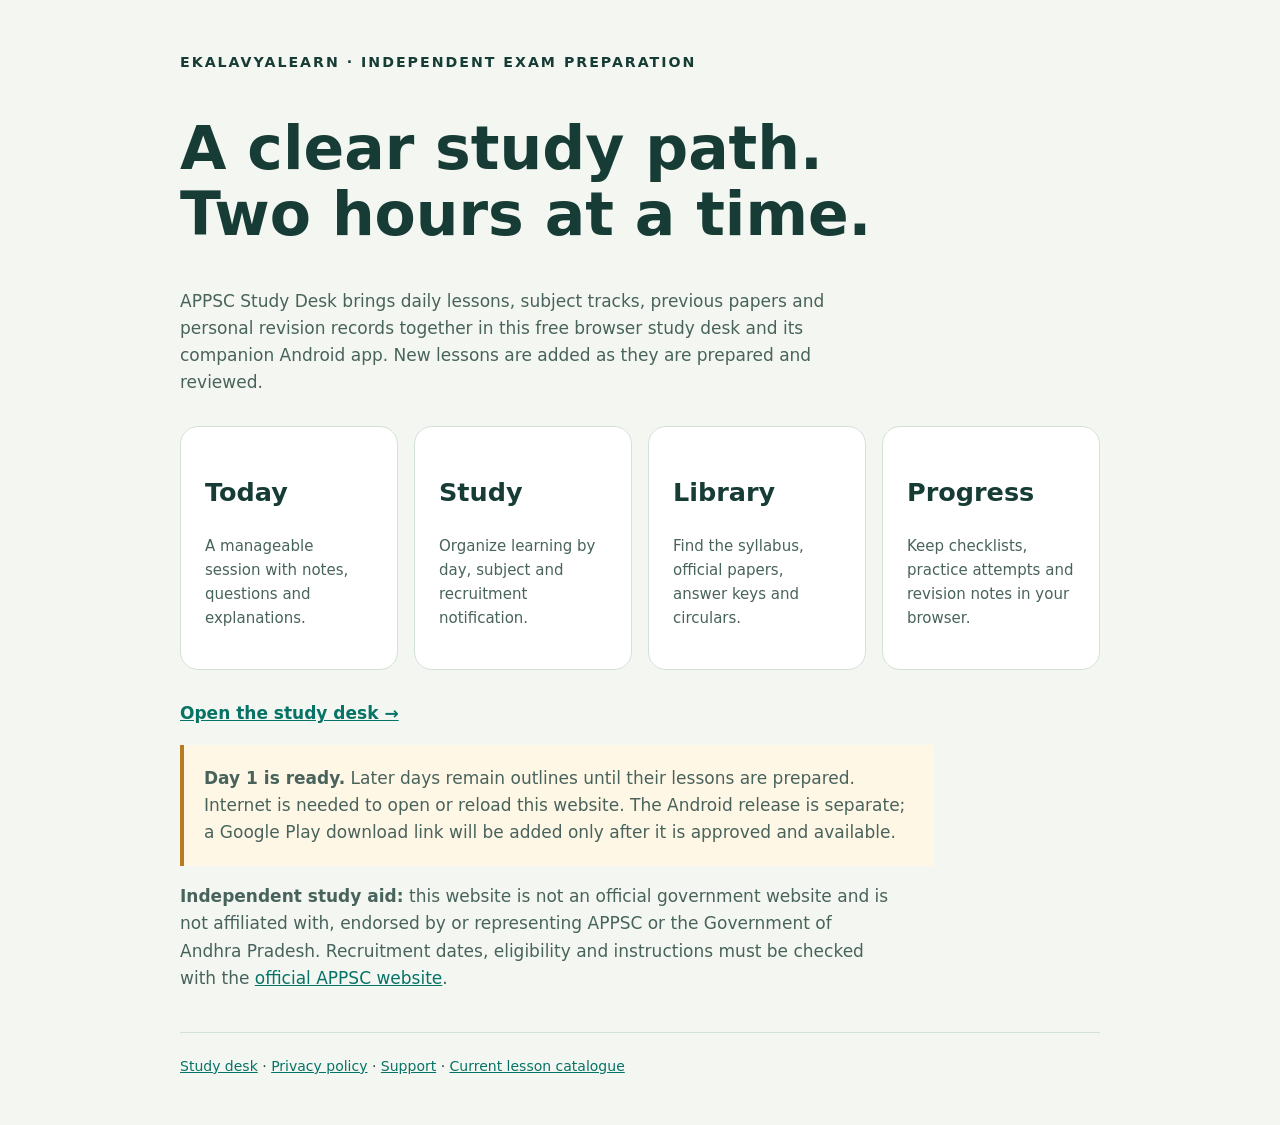
==== about.html @ e89fb0a5 "Publish APPSC Study Desk browser website" ====
<!doctype html><html lang="en"><head><meta charset="utf-8"><meta name="viewport" content="width=device-width,initial-scale=1"><title>About — APPSC Study Desk</title><style>body{margin:0;background:#f4f7f1;color:#173c36;font:17px/1.6 system-ui,sans-serif}main{max-width:920px;margin:auto;padding:48px 24px}small{letter-spacing:2px;font-weight:700}h1{font-size:clamp(36px,6vw,60px);line-height:1.1;max-width:700px}p{max-width:710px;color:#48635c}a{color:#067366}.cards{display:grid;grid-template-columns:repeat(auto-fit,minmax(210px,1fr));gap:16px;margin:30px 0}.card{padding:24px;background:white;border:1px solid #d3e1d7;border-radius:18px}.card p{font-size:15px}.notice{padding:20px;border-left:4px solid #b77c20;background:#fff7e6}footer{border-top:1px solid #d3e1d7;margin-top:40px;padding-top:22px;font-size:14px}</style></head><body><main><small>EKALAVYALEARN · INDEPENDENT EXAM PREPARATION</small><h1>A clear study path.<br>Two hours at a time.</h1><p>APPSC Study Desk brings daily lessons, subject tracks, previous papers and personal revision records together in this free browser study desk and its companion Android app. New lessons are added as they are prepared and reviewed.</p><div class="cards"><section class="card"><h2>Today</h2><p>A manageable session with notes, questions and explanations.</p></section><section class="card"><h2>Study</h2><p>Organize learning by day, subject and recruitment notification.</p></section><section class="card"><h2>Library</h2><p>Find the syllabus, official papers, answer keys and circulars.</p></section><section class="card"><h2>Progress</h2><p>Keep checklists, practice attempts and revision notes in your browser.</p></section></div><p><a href="index.html"><strong>Open the study desk →</strong></a></p><p class="notice"><strong>Day 1 is ready.</strong> Later days remain outlines until their lessons are prepared. Internet is needed to open or reload this website. The Android release is separate; a Google Play download link will be added only after it is approved and available.</p><p><strong>Independent study aid:</strong> this website is not an official government website and is not affiliated with, endorsed by or representing APPSC or the Government of Andhra Pradesh. Recruitment dates, eligibility and instructions must be checked with the <a href="https://psc.ap.gov.in/">official APPSC website</a>.</p><footer><a href="index.html">Study desk</a> · <a href="privacy.html">Privacy policy</a> · <a href="mailto:nalamalan@gmail.com">Support</a> · <a href="content.json">Current lesson catalogue</a></footer></main></body></html>
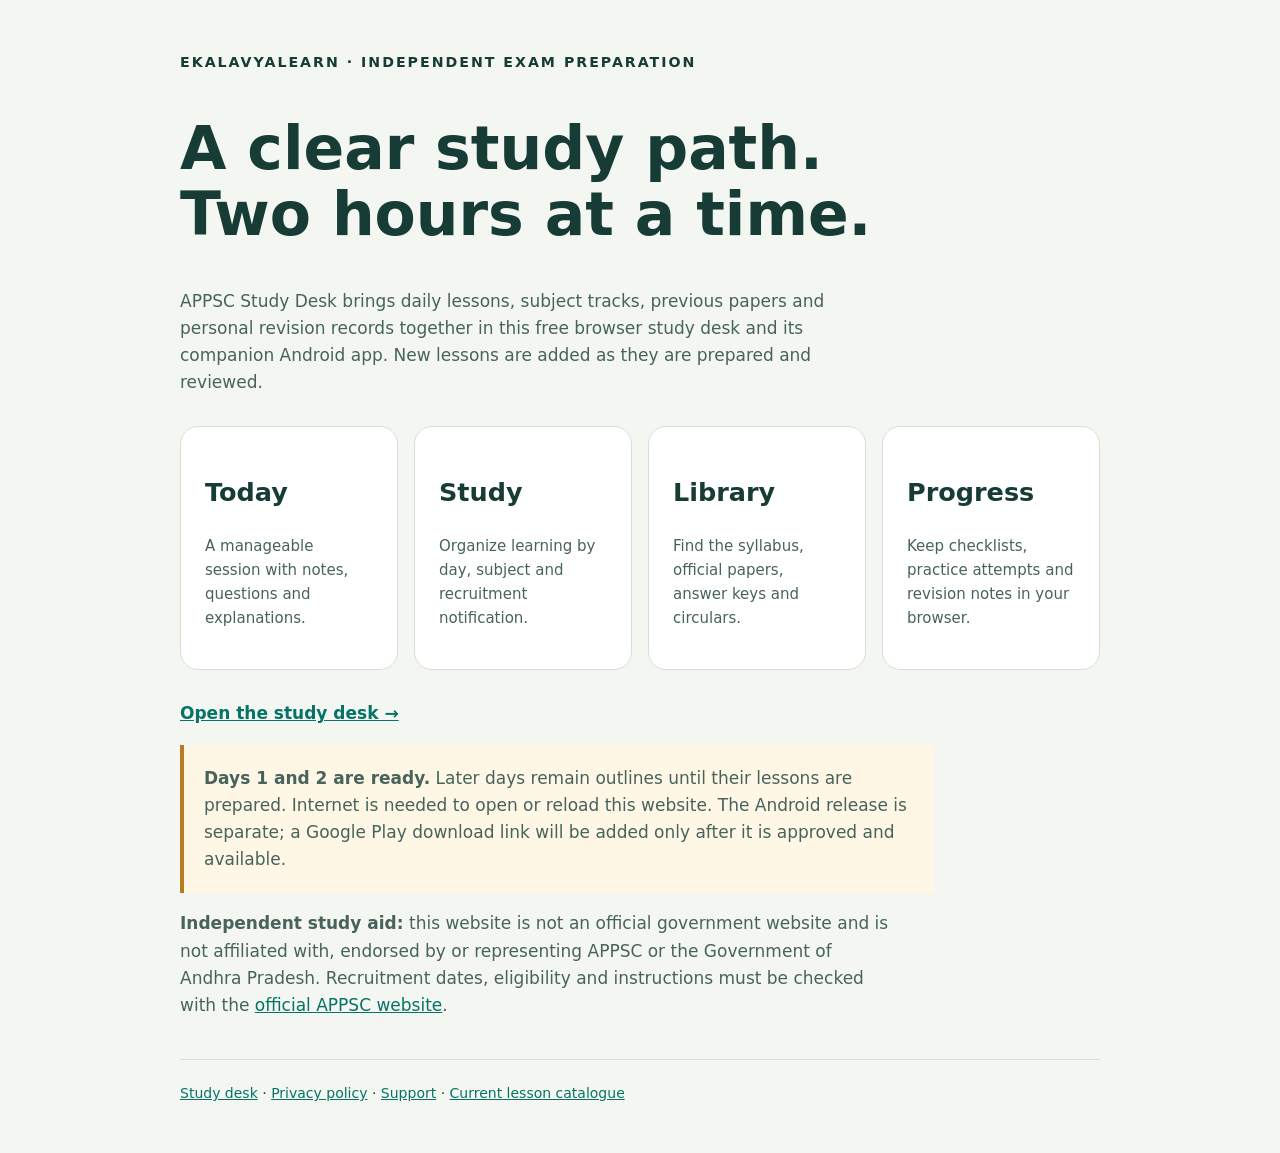
==== commit 0ecc01ec: "Add reviewed Day 2 lesson with notes and 15 explained practice questions" ====
--- a/about.html
+++ b/about.html
@@ -1 +1 @@
-<!doctype html><html lang="en"><head><meta charset="utf-8"><meta name="viewport" content="width=device-width,initial-scale=1"><title>About — APPSC Study Desk</title><style>body{margin:0;background:#f4f7f1;color:#173c36;font:17px/1.6 system-ui,sans-serif}main{max-width:920px;margin:auto;padding:48px 24px}small{letter-spacing:2px;font-weight:700}h1{font-size:clamp(36px,6vw,60px);line-height:1.1;max-width:700px}p{max-width:710px;color:#48635c}a{color:#067366}.cards{display:grid;grid-template-columns:repeat(auto-fit,minmax(210px,1fr));gap:16px;margin:30px 0}.card{padding:24px;background:white;border:1px solid #d3e1d7;border-radius:18px}.card p{font-size:15px}.notice{padding:20px;border-left:4px solid #b77c20;background:#fff7e6}footer{border-top:1px solid #d3e1d7;margin-top:40px;padding-top:22px;font-size:14px}</style></head><body><main><small>EKALAVYALEARN · INDEPENDENT EXAM PREPARATION</small><h1>A clear study path.<br>Two hours at a time.</h1><p>APPSC Study Desk brings daily lessons, subject tracks, previous papers and personal revision records together in this free browser study desk and its companion Android app. New lessons are added as they are prepared and reviewed.</p><div class="cards"><section class="card"><h2>Today</h2><p>A manageable session with notes, questions and explanations.</p></section><section class="card"><h2>Study</h2><p>Organize learning by day, subject and recruitment notification.</p></section><section class="card"><h2>Library</h2><p>Find the syllabus, official papers, answer keys and circulars.</p></section><section class="card"><h2>Progress</h2><p>Keep checklists, practice attempts and revision notes in your browser.</p></section></div><p><a href="index.html"><strong>Open the study desk →</strong></a></p><p class="notice"><strong>Day 1 is ready.</strong> Later days remain outlines until their lessons are prepared. Internet is needed to open or reload this website. The Android release is separate; a Google Play download link will be added only after it is approved and available.</p><p><strong>Independent study aid:</strong> this website is not an official government website and is not affiliated with, endorsed by or representing APPSC or the Government of Andhra Pradesh. Recruitment dates, eligibility and instructions must be checked with the <a href="https://psc.ap.gov.in/">official APPSC website</a>.</p><footer><a href="index.html">Study desk</a> · <a href="privacy.html">Privacy policy</a> · <a href="mailto:nalamalan@gmail.com">Support</a> · <a href="content.json">Current lesson catalogue</a></footer></main></body></html>
+<!doctype html><html lang="en"><head><meta charset="utf-8"><meta name="viewport" content="width=device-width,initial-scale=1"><title>About — APPSC Study Desk</title><style>body{margin:0;background:#f4f7f1;color:#173c36;font:17px/1.6 system-ui,sans-serif}main{max-width:920px;margin:auto;padding:48px 24px}small{letter-spacing:2px;font-weight:700}h1{font-size:clamp(36px,6vw,60px);line-height:1.1;max-width:700px}p{max-width:710px;color:#48635c}a{color:#067366}.cards{display:grid;grid-template-columns:repeat(auto-fit,minmax(210px,1fr));gap:16px;margin:30px 0}.card{padding:24px;background:white;border:1px solid #d3e1d7;border-radius:18px}.card p{font-size:15px}.notice{padding:20px;border-left:4px solid #b77c20;background:#fff7e6}footer{border-top:1px solid #d3e1d7;margin-top:40px;padding-top:22px;font-size:14px}</style></head><body><main><small>EKALAVYALEARN · INDEPENDENT EXAM PREPARATION</small><h1>A clear study path.<br>Two hours at a time.</h1><p>APPSC Study Desk brings daily lessons, subject tracks, previous papers and personal revision records together in this free browser study desk and its companion Android app. New lessons are added as they are prepared and reviewed.</p><div class="cards"><section class="card"><h2>Today</h2><p>A manageable session with notes, questions and explanations.</p></section><section class="card"><h2>Study</h2><p>Organize learning by day, subject and recruitment notification.</p></section><section class="card"><h2>Library</h2><p>Find the syllabus, official papers, answer keys and circulars.</p></section><section class="card"><h2>Progress</h2><p>Keep checklists, practice attempts and revision notes in your browser.</p></section></div><p><a href="index.html"><strong>Open the study desk →</strong></a></p><p class="notice"><strong>Days 1 and 2 are ready.</strong> Later days remain outlines until their lessons are prepared. Internet is needed to open or reload this website. The Android release is separate; a Google Play download link will be added only after it is approved and available.</p><p><strong>Independent study aid:</strong> this website is not an official government website and is not affiliated with, endorsed by or representing APPSC or the Government of Andhra Pradesh. Recruitment dates, eligibility and instructions must be checked with the <a href="https://psc.ap.gov.in/">official APPSC website</a>.</p><footer><a href="index.html">Study desk</a> · <a href="privacy.html">Privacy policy</a> · <a href="mailto:nalamalan@gmail.com">Support</a> · <a href="content.json">Current lesson catalogue</a></footer></main></body></html>
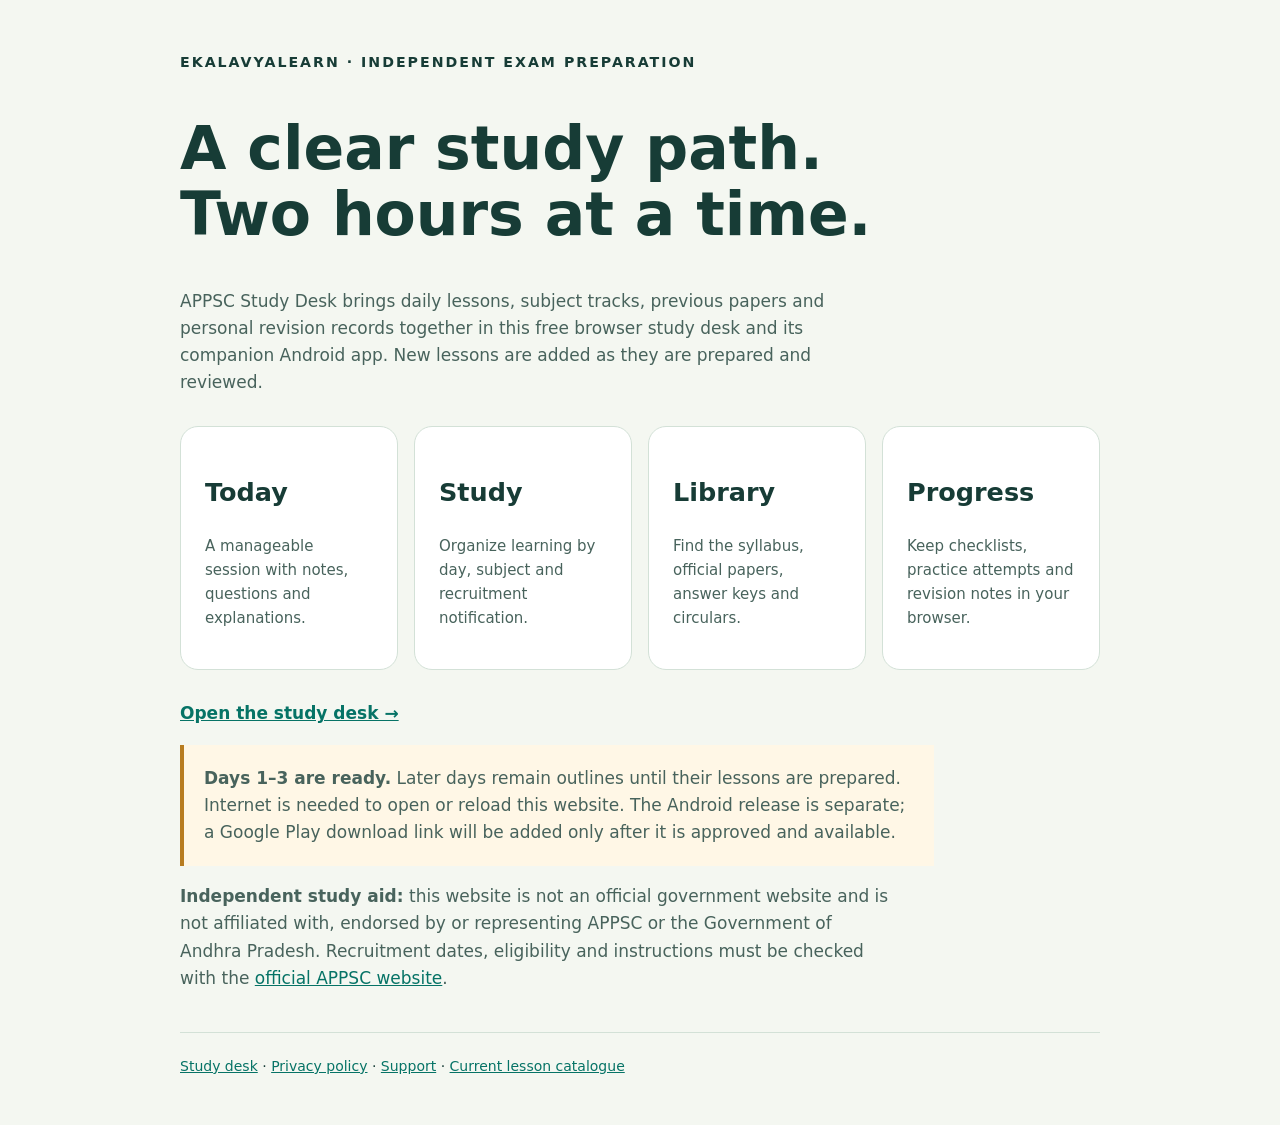
==== commit f06a7fd6: "Add reviewed Day 3 lesson on executive government, ratios and welfare safeguards" ====
--- a/about.html
+++ b/about.html
@@ -1 +1 @@
-<!doctype html><html lang="en"><head><meta charset="utf-8"><meta name="viewport" content="width=device-width,initial-scale=1"><title>About — APPSC Study Desk</title><style>body{margin:0;background:#f4f7f1;color:#173c36;font:17px/1.6 system-ui,sans-serif}main{max-width:920px;margin:auto;padding:48px 24px}small{letter-spacing:2px;font-weight:700}h1{font-size:clamp(36px,6vw,60px);line-height:1.1;max-width:700px}p{max-width:710px;color:#48635c}a{color:#067366}.cards{display:grid;grid-template-columns:repeat(auto-fit,minmax(210px,1fr));gap:16px;margin:30px 0}.card{padding:24px;background:white;border:1px solid #d3e1d7;border-radius:18px}.card p{font-size:15px}.notice{padding:20px;border-left:4px solid #b77c20;background:#fff7e6}footer{border-top:1px solid #d3e1d7;margin-top:40px;padding-top:22px;font-size:14px}</style></head><body><main><small>EKALAVYALEARN · INDEPENDENT EXAM PREPARATION</small><h1>A clear study path.<br>Two hours at a time.</h1><p>APPSC Study Desk brings daily lessons, subject tracks, previous papers and personal revision records together in this free browser study desk and its companion Android app. New lessons are added as they are prepared and reviewed.</p><div class="cards"><section class="card"><h2>Today</h2><p>A manageable session with notes, questions and explanations.</p></section><section class="card"><h2>Study</h2><p>Organize learning by day, subject and recruitment notification.</p></section><section class="card"><h2>Library</h2><p>Find the syllabus, official papers, answer keys and circulars.</p></section><section class="card"><h2>Progress</h2><p>Keep checklists, practice attempts and revision notes in your browser.</p></section></div><p><a href="index.html"><strong>Open the study desk →</strong></a></p><p class="notice"><strong>Days 1 and 2 are ready.</strong> Later days remain outlines until their lessons are prepared. Internet is needed to open or reload this website. The Android release is separate; a Google Play download link will be added only after it is approved and available.</p><p><strong>Independent study aid:</strong> this website is not an official government website and is not affiliated with, endorsed by or representing APPSC or the Government of Andhra Pradesh. Recruitment dates, eligibility and instructions must be checked with the <a href="https://psc.ap.gov.in/">official APPSC website</a>.</p><footer><a href="index.html">Study desk</a> · <a href="privacy.html">Privacy policy</a> · <a href="mailto:nalamalan@gmail.com">Support</a> · <a href="content.json">Current lesson catalogue</a></footer></main></body></html>
+<!doctype html><html lang="en"><head><meta charset="utf-8"><meta name="viewport" content="width=device-width,initial-scale=1"><title>About — APPSC Study Desk</title><style>body{margin:0;background:#f4f7f1;color:#173c36;font:17px/1.6 system-ui,sans-serif}main{max-width:920px;margin:auto;padding:48px 24px}small{letter-spacing:2px;font-weight:700}h1{font-size:clamp(36px,6vw,60px);line-height:1.1;max-width:700px}p{max-width:710px;color:#48635c}a{color:#067366}.cards{display:grid;grid-template-columns:repeat(auto-fit,minmax(210px,1fr));gap:16px;margin:30px 0}.card{padding:24px;background:white;border:1px solid #d3e1d7;border-radius:18px}.card p{font-size:15px}.notice{padding:20px;border-left:4px solid #b77c20;background:#fff7e6}footer{border-top:1px solid #d3e1d7;margin-top:40px;padding-top:22px;font-size:14px}</style></head><body><main><small>EKALAVYALEARN · INDEPENDENT EXAM PREPARATION</small><h1>A clear study path.<br>Two hours at a time.</h1><p>APPSC Study Desk brings daily lessons, subject tracks, previous papers and personal revision records together in this free browser study desk and its companion Android app. New lessons are added as they are prepared and reviewed.</p><div class="cards"><section class="card"><h2>Today</h2><p>A manageable session with notes, questions and explanations.</p></section><section class="card"><h2>Study</h2><p>Organize learning by day, subject and recruitment notification.</p></section><section class="card"><h2>Library</h2><p>Find the syllabus, official papers, answer keys and circulars.</p></section><section class="card"><h2>Progress</h2><p>Keep checklists, practice attempts and revision notes in your browser.</p></section></div><p><a href="index.html"><strong>Open the study desk →</strong></a></p><p class="notice"><strong>Days 1–3 are ready.</strong> Later days remain outlines until their lessons are prepared. Internet is needed to open or reload this website. The Android release is separate; a Google Play download link will be added only after it is approved and available.</p><p><strong>Independent study aid:</strong> this website is not an official government website and is not affiliated with, endorsed by or representing APPSC or the Government of Andhra Pradesh. Recruitment dates, eligibility and instructions must be checked with the <a href="https://psc.ap.gov.in/">official APPSC website</a>.</p><footer><a href="index.html">Study desk</a> · <a href="privacy.html">Privacy policy</a> · <a href="mailto:nalamalan@gmail.com">Support</a> · <a href="content.json">Current lesson catalogue</a></footer></main></body></html>
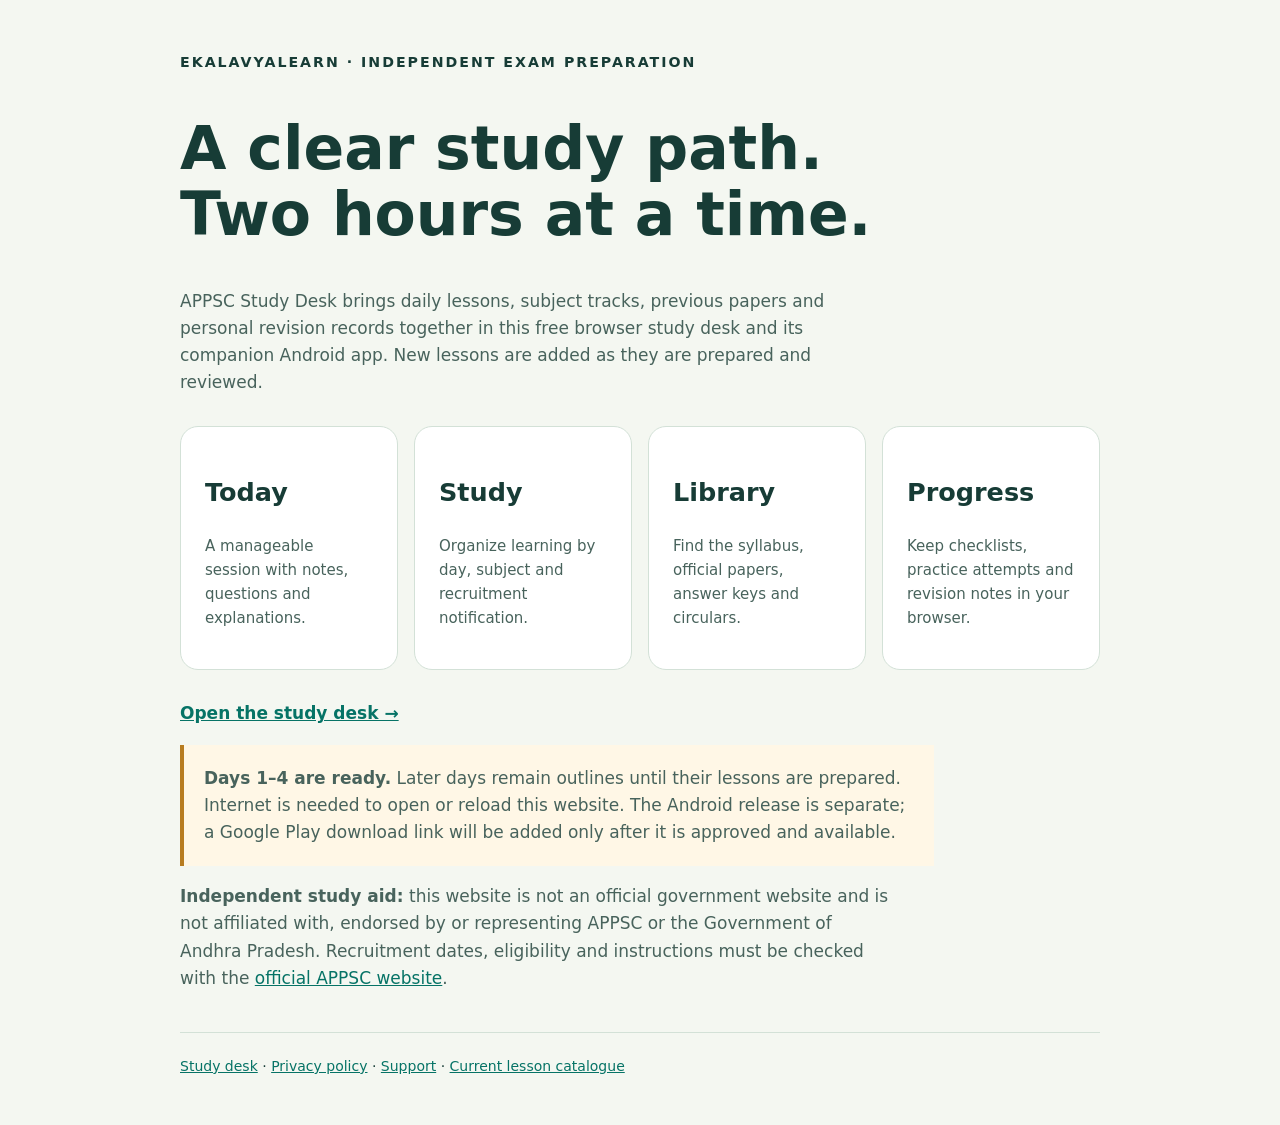
==== commit ef20bc05: "Add reviewed Day 4 lesson on legislatures, data interpretation and statistics" ====
--- a/about.html
+++ b/about.html
@@ -1 +1 @@
-<!doctype html><html lang="en"><head><meta charset="utf-8"><meta name="viewport" content="width=device-width,initial-scale=1"><title>About — APPSC Study Desk</title><style>body{margin:0;background:#f4f7f1;color:#173c36;font:17px/1.6 system-ui,sans-serif}main{max-width:920px;margin:auto;padding:48px 24px}small{letter-spacing:2px;font-weight:700}h1{font-size:clamp(36px,6vw,60px);line-height:1.1;max-width:700px}p{max-width:710px;color:#48635c}a{color:#067366}.cards{display:grid;grid-template-columns:repeat(auto-fit,minmax(210px,1fr));gap:16px;margin:30px 0}.card{padding:24px;background:white;border:1px solid #d3e1d7;border-radius:18px}.card p{font-size:15px}.notice{padding:20px;border-left:4px solid #b77c20;background:#fff7e6}footer{border-top:1px solid #d3e1d7;margin-top:40px;padding-top:22px;font-size:14px}</style></head><body><main><small>EKALAVYALEARN · INDEPENDENT EXAM PREPARATION</small><h1>A clear study path.<br>Two hours at a time.</h1><p>APPSC Study Desk brings daily lessons, subject tracks, previous papers and personal revision records together in this free browser study desk and its companion Android app. New lessons are added as they are prepared and reviewed.</p><div class="cards"><section class="card"><h2>Today</h2><p>A manageable session with notes, questions and explanations.</p></section><section class="card"><h2>Study</h2><p>Organize learning by day, subject and recruitment notification.</p></section><section class="card"><h2>Library</h2><p>Find the syllabus, official papers, answer keys and circulars.</p></section><section class="card"><h2>Progress</h2><p>Keep checklists, practice attempts and revision notes in your browser.</p></section></div><p><a href="index.html"><strong>Open the study desk →</strong></a></p><p class="notice"><strong>Days 1–3 are ready.</strong> Later days remain outlines until their lessons are prepared. Internet is needed to open or reload this website. The Android release is separate; a Google Play download link will be added only after it is approved and available.</p><p><strong>Independent study aid:</strong> this website is not an official government website and is not affiliated with, endorsed by or representing APPSC or the Government of Andhra Pradesh. Recruitment dates, eligibility and instructions must be checked with the <a href="https://psc.ap.gov.in/">official APPSC website</a>.</p><footer><a href="index.html">Study desk</a> · <a href="privacy.html">Privacy policy</a> · <a href="mailto:nalamalan@gmail.com">Support</a> · <a href="content.json">Current lesson catalogue</a></footer></main></body></html>
+<!doctype html><html lang="en"><head><meta charset="utf-8"><meta name="viewport" content="width=device-width,initial-scale=1"><title>About — APPSC Study Desk</title><style>body{margin:0;background:#f4f7f1;color:#173c36;font:17px/1.6 system-ui,sans-serif}main{max-width:920px;margin:auto;padding:48px 24px}small{letter-spacing:2px;font-weight:700}h1{font-size:clamp(36px,6vw,60px);line-height:1.1;max-width:700px}p{max-width:710px;color:#48635c}a{color:#067366}.cards{display:grid;grid-template-columns:repeat(auto-fit,minmax(210px,1fr));gap:16px;margin:30px 0}.card{padding:24px;background:white;border:1px solid #d3e1d7;border-radius:18px}.card p{font-size:15px}.notice{padding:20px;border-left:4px solid #b77c20;background:#fff7e6}footer{border-top:1px solid #d3e1d7;margin-top:40px;padding-top:22px;font-size:14px}</style></head><body><main><small>EKALAVYALEARN · INDEPENDENT EXAM PREPARATION</small><h1>A clear study path.<br>Two hours at a time.</h1><p>APPSC Study Desk brings daily lessons, subject tracks, previous papers and personal revision records together in this free browser study desk and its companion Android app. New lessons are added as they are prepared and reviewed.</p><div class="cards"><section class="card"><h2>Today</h2><p>A manageable session with notes, questions and explanations.</p></section><section class="card"><h2>Study</h2><p>Organize learning by day, subject and recruitment notification.</p></section><section class="card"><h2>Library</h2><p>Find the syllabus, official papers, answer keys and circulars.</p></section><section class="card"><h2>Progress</h2><p>Keep checklists, practice attempts and revision notes in your browser.</p></section></div><p><a href="index.html"><strong>Open the study desk →</strong></a></p><p class="notice"><strong>Days 1–4 are ready.</strong> Later days remain outlines until their lessons are prepared. Internet is needed to open or reload this website. The Android release is separate; a Google Play download link will be added only after it is approved and available.</p><p><strong>Independent study aid:</strong> this website is not an official government website and is not affiliated with, endorsed by or representing APPSC or the Government of Andhra Pradesh. Recruitment dates, eligibility and instructions must be checked with the <a href="https://psc.ap.gov.in/">official APPSC website</a>.</p><footer><a href="index.html">Study desk</a> · <a href="privacy.html">Privacy policy</a> · <a href="mailto:nalamalan@gmail.com">Support</a> · <a href="content.json">Current lesson catalogue</a></footer></main></body></html>
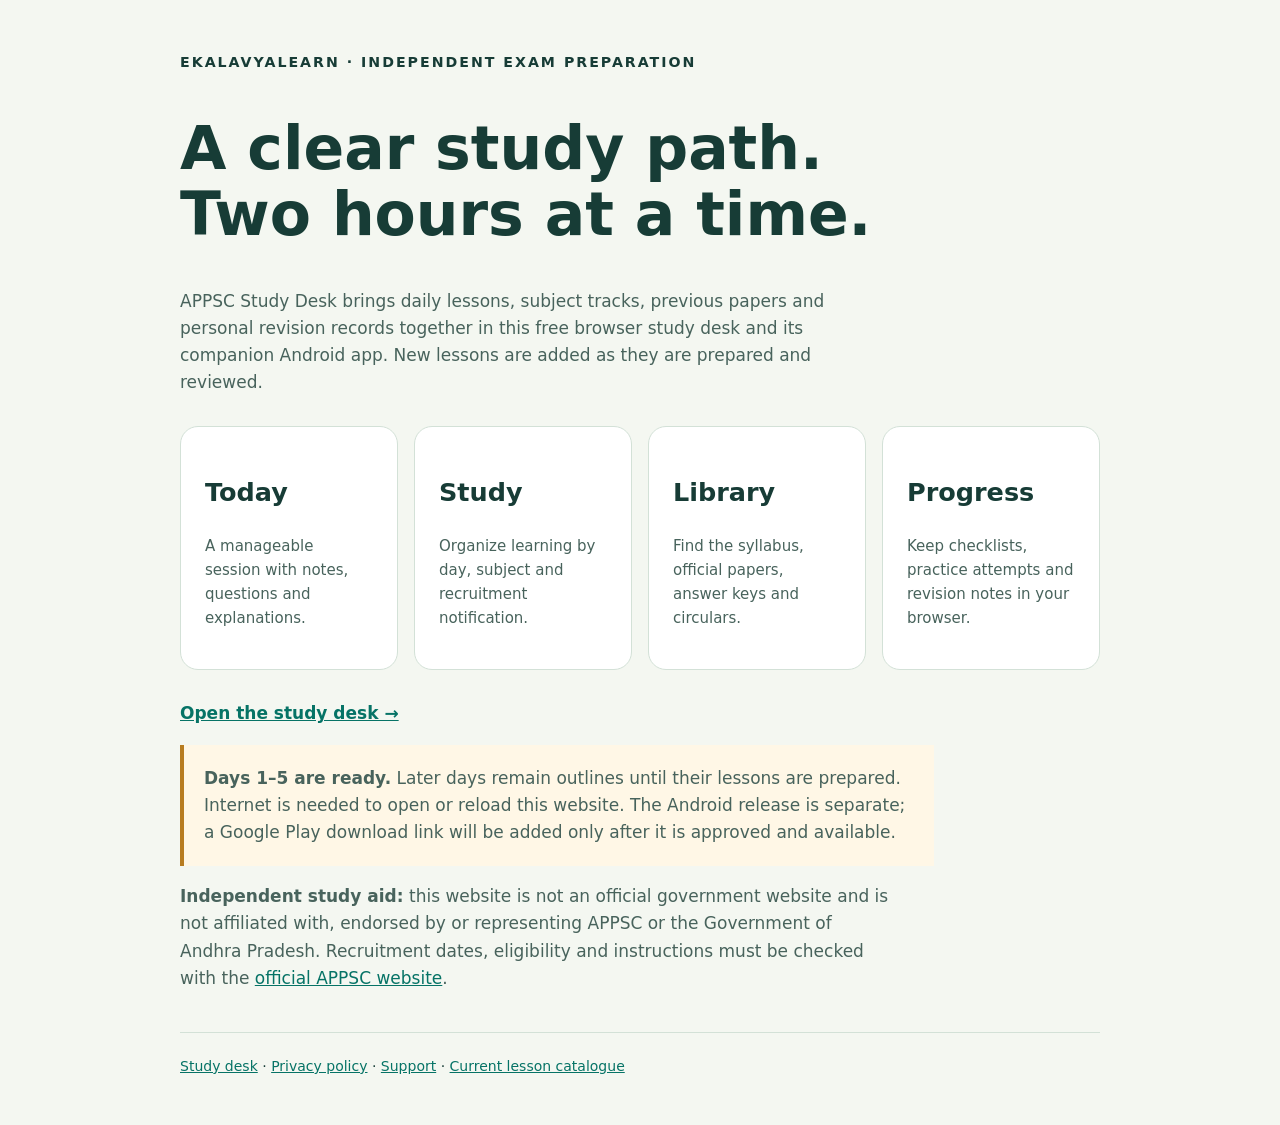
==== commit 9f4bb375: "Add Day 5 lesson on constitutional remedies, work rates and industrial work study" ====
--- a/about.html
+++ b/about.html
@@ -1 +1 @@
-<!doctype html><html lang="en"><head><meta charset="utf-8"><meta name="viewport" content="width=device-width,initial-scale=1"><title>About — APPSC Study Desk</title><style>body{margin:0;background:#f4f7f1;color:#173c36;font:17px/1.6 system-ui,sans-serif}main{max-width:920px;margin:auto;padding:48px 24px}small{letter-spacing:2px;font-weight:700}h1{font-size:clamp(36px,6vw,60px);line-height:1.1;max-width:700px}p{max-width:710px;color:#48635c}a{color:#067366}.cards{display:grid;grid-template-columns:repeat(auto-fit,minmax(210px,1fr));gap:16px;margin:30px 0}.card{padding:24px;background:white;border:1px solid #d3e1d7;border-radius:18px}.card p{font-size:15px}.notice{padding:20px;border-left:4px solid #b77c20;background:#fff7e6}footer{border-top:1px solid #d3e1d7;margin-top:40px;padding-top:22px;font-size:14px}</style></head><body><main><small>EKALAVYALEARN · INDEPENDENT EXAM PREPARATION</small><h1>A clear study path.<br>Two hours at a time.</h1><p>APPSC Study Desk brings daily lessons, subject tracks, previous papers and personal revision records together in this free browser study desk and its companion Android app. New lessons are added as they are prepared and reviewed.</p><div class="cards"><section class="card"><h2>Today</h2><p>A manageable session with notes, questions and explanations.</p></section><section class="card"><h2>Study</h2><p>Organize learning by day, subject and recruitment notification.</p></section><section class="card"><h2>Library</h2><p>Find the syllabus, official papers, answer keys and circulars.</p></section><section class="card"><h2>Progress</h2><p>Keep checklists, practice attempts and revision notes in your browser.</p></section></div><p><a href="index.html"><strong>Open the study desk →</strong></a></p><p class="notice"><strong>Days 1–4 are ready.</strong> Later days remain outlines until their lessons are prepared. Internet is needed to open or reload this website. The Android release is separate; a Google Play download link will be added only after it is approved and available.</p><p><strong>Independent study aid:</strong> this website is not an official government website and is not affiliated with, endorsed by or representing APPSC or the Government of Andhra Pradesh. Recruitment dates, eligibility and instructions must be checked with the <a href="https://psc.ap.gov.in/">official APPSC website</a>.</p><footer><a href="index.html">Study desk</a> · <a href="privacy.html">Privacy policy</a> · <a href="mailto:nalamalan@gmail.com">Support</a> · <a href="content.json">Current lesson catalogue</a></footer></main></body></html>
+<!doctype html><html lang="en"><head><meta charset="utf-8"><meta name="viewport" content="width=device-width,initial-scale=1"><title>About — APPSC Study Desk</title><style>body{margin:0;background:#f4f7f1;color:#173c36;font:17px/1.6 system-ui,sans-serif}main{max-width:920px;margin:auto;padding:48px 24px}small{letter-spacing:2px;font-weight:700}h1{font-size:clamp(36px,6vw,60px);line-height:1.1;max-width:700px}p{max-width:710px;color:#48635c}a{color:#067366}.cards{display:grid;grid-template-columns:repeat(auto-fit,minmax(210px,1fr));gap:16px;margin:30px 0}.card{padding:24px;background:white;border:1px solid #d3e1d7;border-radius:18px}.card p{font-size:15px}.notice{padding:20px;border-left:4px solid #b77c20;background:#fff7e6}footer{border-top:1px solid #d3e1d7;margin-top:40px;padding-top:22px;font-size:14px}</style></head><body><main><small>EKALAVYALEARN · INDEPENDENT EXAM PREPARATION</small><h1>A clear study path.<br>Two hours at a time.</h1><p>APPSC Study Desk brings daily lessons, subject tracks, previous papers and personal revision records together in this free browser study desk and its companion Android app. New lessons are added as they are prepared and reviewed.</p><div class="cards"><section class="card"><h2>Today</h2><p>A manageable session with notes, questions and explanations.</p></section><section class="card"><h2>Study</h2><p>Organize learning by day, subject and recruitment notification.</p></section><section class="card"><h2>Library</h2><p>Find the syllabus, official papers, answer keys and circulars.</p></section><section class="card"><h2>Progress</h2><p>Keep checklists, practice attempts and revision notes in your browser.</p></section></div><p><a href="index.html"><strong>Open the study desk →</strong></a></p><p class="notice"><strong>Days 1–5 are ready.</strong> Later days remain outlines until their lessons are prepared. Internet is needed to open or reload this website. The Android release is separate; a Google Play download link will be added only after it is approved and available.</p><p><strong>Independent study aid:</strong> this website is not an official government website and is not affiliated with, endorsed by or representing APPSC or the Government of Andhra Pradesh. Recruitment dates, eligibility and instructions must be checked with the <a href="https://psc.ap.gov.in/">official APPSC website</a>.</p><footer><a href="index.html">Study desk</a> · <a href="privacy.html">Privacy policy</a> · <a href="mailto:nalamalan@gmail.com">Support</a> · <a href="content.json">Current lesson catalogue</a></footer></main></body></html>
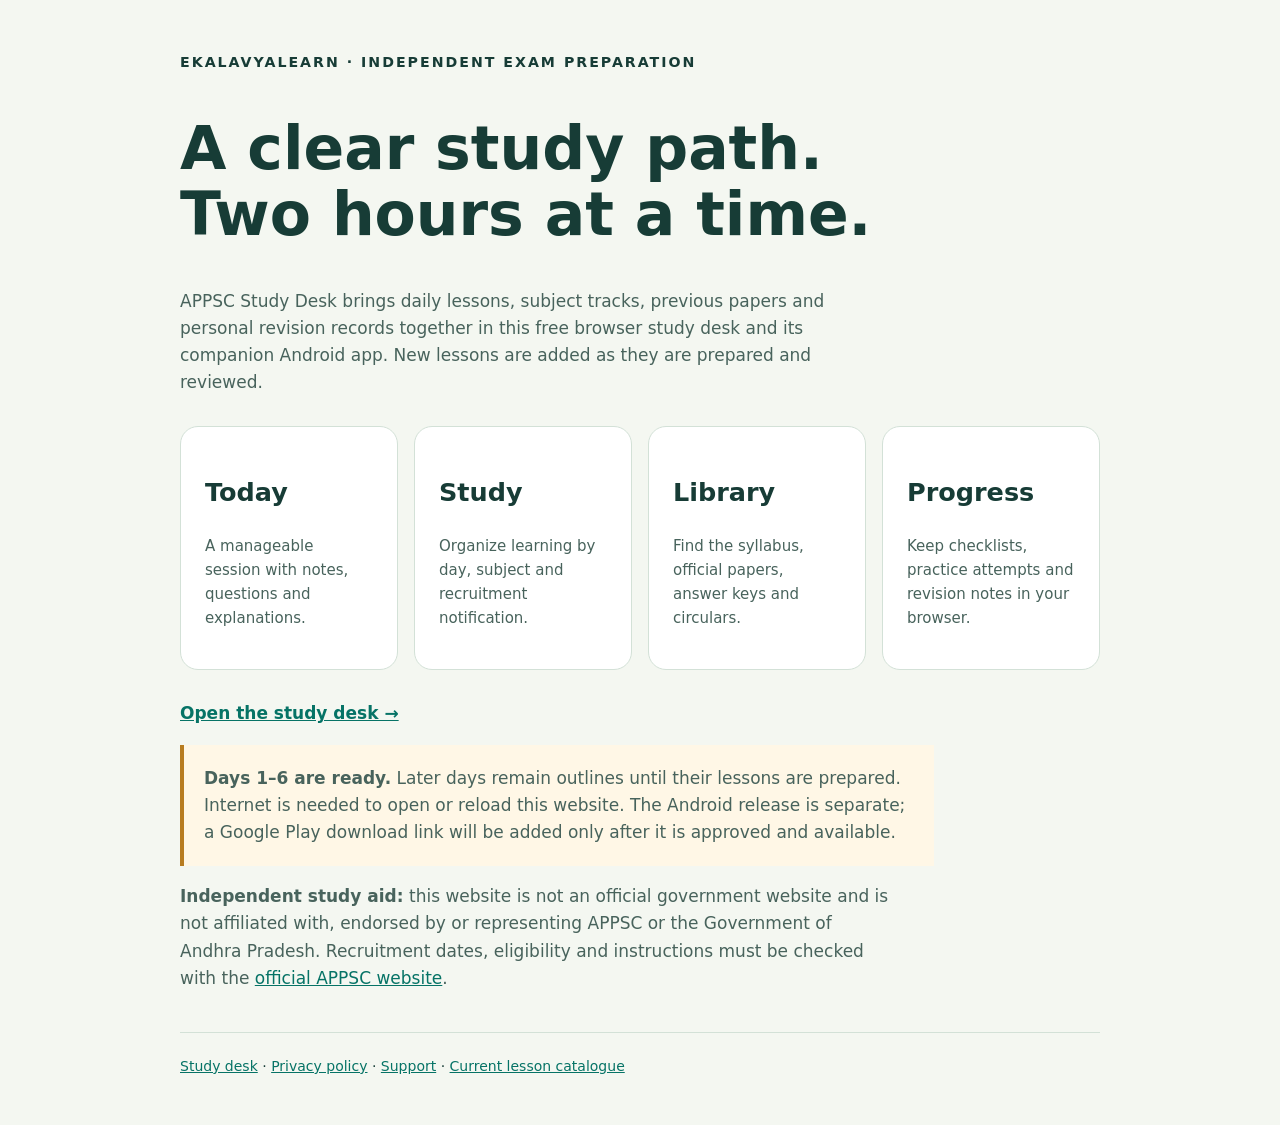
==== commit 9330c6e2: "Add Day 6 lesson on Panchayats, simple interest and financial accounting" ====
--- a/about.html
+++ b/about.html
@@ -1 +1 @@
-<!doctype html><html lang="en"><head><meta charset="utf-8"><meta name="viewport" content="width=device-width,initial-scale=1"><title>About — APPSC Study Desk</title><style>body{margin:0;background:#f4f7f1;color:#173c36;font:17px/1.6 system-ui,sans-serif}main{max-width:920px;margin:auto;padding:48px 24px}small{letter-spacing:2px;font-weight:700}h1{font-size:clamp(36px,6vw,60px);line-height:1.1;max-width:700px}p{max-width:710px;color:#48635c}a{color:#067366}.cards{display:grid;grid-template-columns:repeat(auto-fit,minmax(210px,1fr));gap:16px;margin:30px 0}.card{padding:24px;background:white;border:1px solid #d3e1d7;border-radius:18px}.card p{font-size:15px}.notice{padding:20px;border-left:4px solid #b77c20;background:#fff7e6}footer{border-top:1px solid #d3e1d7;margin-top:40px;padding-top:22px;font-size:14px}</style></head><body><main><small>EKALAVYALEARN · INDEPENDENT EXAM PREPARATION</small><h1>A clear study path.<br>Two hours at a time.</h1><p>APPSC Study Desk brings daily lessons, subject tracks, previous papers and personal revision records together in this free browser study desk and its companion Android app. New lessons are added as they are prepared and reviewed.</p><div class="cards"><section class="card"><h2>Today</h2><p>A manageable session with notes, questions and explanations.</p></section><section class="card"><h2>Study</h2><p>Organize learning by day, subject and recruitment notification.</p></section><section class="card"><h2>Library</h2><p>Find the syllabus, official papers, answer keys and circulars.</p></section><section class="card"><h2>Progress</h2><p>Keep checklists, practice attempts and revision notes in your browser.</p></section></div><p><a href="index.html"><strong>Open the study desk →</strong></a></p><p class="notice"><strong>Days 1–5 are ready.</strong> Later days remain outlines until their lessons are prepared. Internet is needed to open or reload this website. The Android release is separate; a Google Play download link will be added only after it is approved and available.</p><p><strong>Independent study aid:</strong> this website is not an official government website and is not affiliated with, endorsed by or representing APPSC or the Government of Andhra Pradesh. Recruitment dates, eligibility and instructions must be checked with the <a href="https://psc.ap.gov.in/">official APPSC website</a>.</p><footer><a href="index.html">Study desk</a> · <a href="privacy.html">Privacy policy</a> · <a href="mailto:nalamalan@gmail.com">Support</a> · <a href="content.json">Current lesson catalogue</a></footer></main></body></html>
+<!doctype html><html lang="en"><head><meta charset="utf-8"><meta name="viewport" content="width=device-width,initial-scale=1"><title>About — APPSC Study Desk</title><style>body{margin:0;background:#f4f7f1;color:#173c36;font:17px/1.6 system-ui,sans-serif}main{max-width:920px;margin:auto;padding:48px 24px}small{letter-spacing:2px;font-weight:700}h1{font-size:clamp(36px,6vw,60px);line-height:1.1;max-width:700px}p{max-width:710px;color:#48635c}a{color:#067366}.cards{display:grid;grid-template-columns:repeat(auto-fit,minmax(210px,1fr));gap:16px;margin:30px 0}.card{padding:24px;background:white;border:1px solid #d3e1d7;border-radius:18px}.card p{font-size:15px}.notice{padding:20px;border-left:4px solid #b77c20;background:#fff7e6}footer{border-top:1px solid #d3e1d7;margin-top:40px;padding-top:22px;font-size:14px}</style></head><body><main><small>EKALAVYALEARN · INDEPENDENT EXAM PREPARATION</small><h1>A clear study path.<br>Two hours at a time.</h1><p>APPSC Study Desk brings daily lessons, subject tracks, previous papers and personal revision records together in this free browser study desk and its companion Android app. New lessons are added as they are prepared and reviewed.</p><div class="cards"><section class="card"><h2>Today</h2><p>A manageable session with notes, questions and explanations.</p></section><section class="card"><h2>Study</h2><p>Organize learning by day, subject and recruitment notification.</p></section><section class="card"><h2>Library</h2><p>Find the syllabus, official papers, answer keys and circulars.</p></section><section class="card"><h2>Progress</h2><p>Keep checklists, practice attempts and revision notes in your browser.</p></section></div><p><a href="index.html"><strong>Open the study desk →</strong></a></p><p class="notice"><strong>Days 1–6 are ready.</strong> Later days remain outlines until their lessons are prepared. Internet is needed to open or reload this website. The Android release is separate; a Google Play download link will be added only after it is approved and available.</p><p><strong>Independent study aid:</strong> this website is not an official government website and is not affiliated with, endorsed by or representing APPSC or the Government of Andhra Pradesh. Recruitment dates, eligibility and instructions must be checked with the <a href="https://psc.ap.gov.in/">official APPSC website</a>.</p><footer><a href="index.html">Study desk</a> · <a href="privacy.html">Privacy policy</a> · <a href="mailto:nalamalan@gmail.com">Support</a> · <a href="content.json">Current lesson catalogue</a></footer></main></body></html>
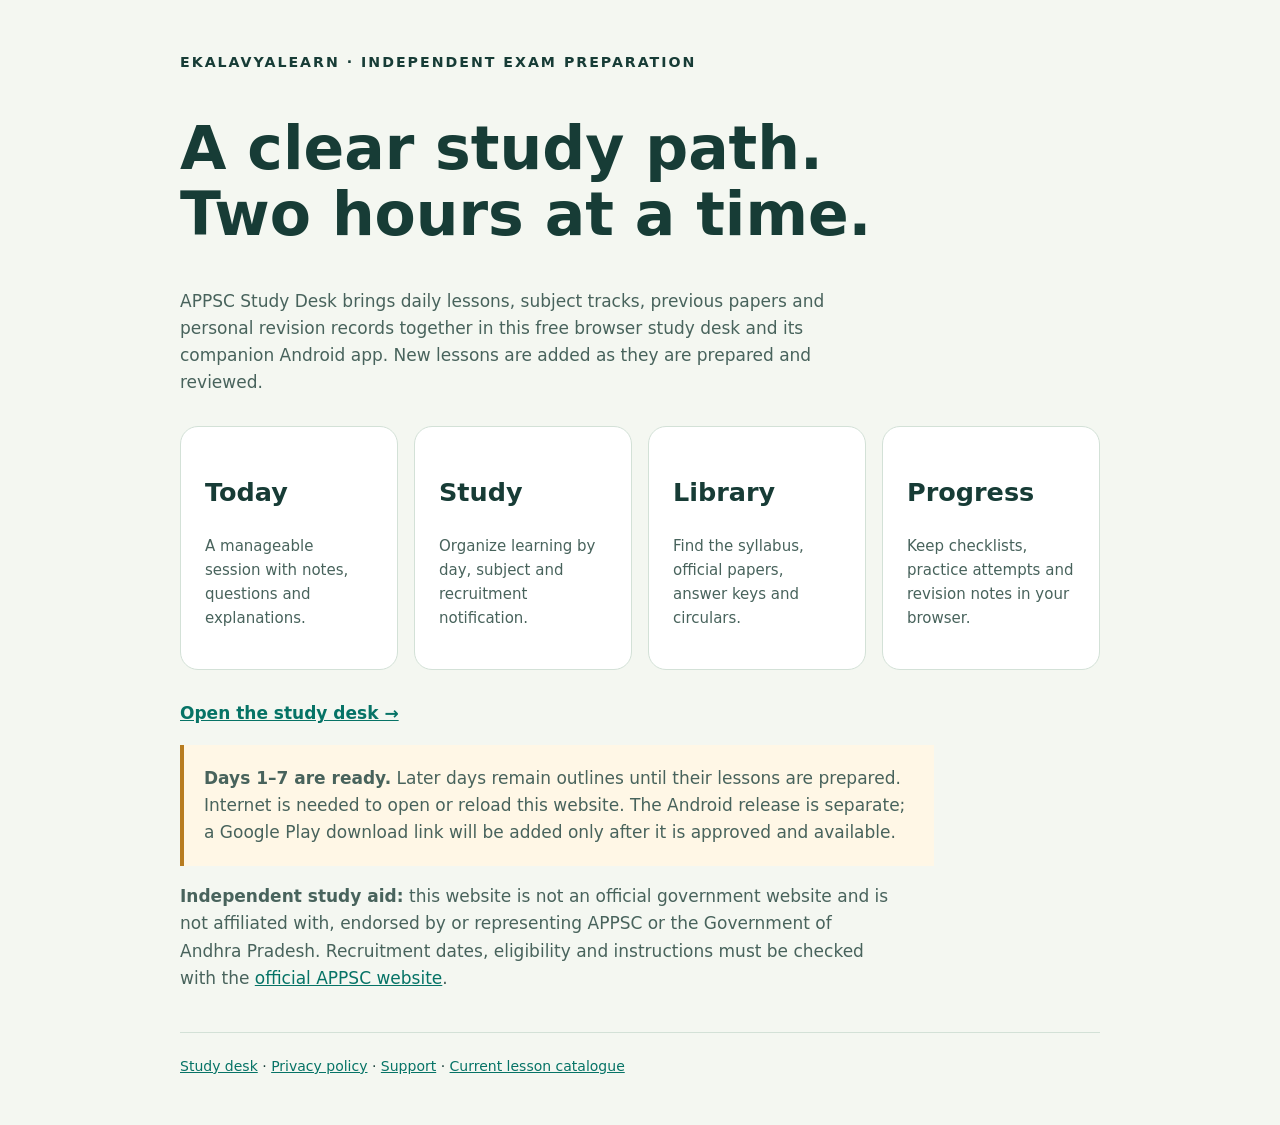
==== commit b1743aaa: "Add Day 7 Group I screening baseline and mixed revision lesson" ====
--- a/about.html
+++ b/about.html
@@ -1 +1 @@
-<!doctype html><html lang="en"><head><meta charset="utf-8"><meta name="viewport" content="width=device-width,initial-scale=1"><title>About — APPSC Study Desk</title><style>body{margin:0;background:#f4f7f1;color:#173c36;font:17px/1.6 system-ui,sans-serif}main{max-width:920px;margin:auto;padding:48px 24px}small{letter-spacing:2px;font-weight:700}h1{font-size:clamp(36px,6vw,60px);line-height:1.1;max-width:700px}p{max-width:710px;color:#48635c}a{color:#067366}.cards{display:grid;grid-template-columns:repeat(auto-fit,minmax(210px,1fr));gap:16px;margin:30px 0}.card{padding:24px;background:white;border:1px solid #d3e1d7;border-radius:18px}.card p{font-size:15px}.notice{padding:20px;border-left:4px solid #b77c20;background:#fff7e6}footer{border-top:1px solid #d3e1d7;margin-top:40px;padding-top:22px;font-size:14px}</style></head><body><main><small>EKALAVYALEARN · INDEPENDENT EXAM PREPARATION</small><h1>A clear study path.<br>Two hours at a time.</h1><p>APPSC Study Desk brings daily lessons, subject tracks, previous papers and personal revision records together in this free browser study desk and its companion Android app. New lessons are added as they are prepared and reviewed.</p><div class="cards"><section class="card"><h2>Today</h2><p>A manageable session with notes, questions and explanations.</p></section><section class="card"><h2>Study</h2><p>Organize learning by day, subject and recruitment notification.</p></section><section class="card"><h2>Library</h2><p>Find the syllabus, official papers, answer keys and circulars.</p></section><section class="card"><h2>Progress</h2><p>Keep checklists, practice attempts and revision notes in your browser.</p></section></div><p><a href="index.html"><strong>Open the study desk →</strong></a></p><p class="notice"><strong>Days 1–6 are ready.</strong> Later days remain outlines until their lessons are prepared. Internet is needed to open or reload this website. The Android release is separate; a Google Play download link will be added only after it is approved and available.</p><p><strong>Independent study aid:</strong> this website is not an official government website and is not affiliated with, endorsed by or representing APPSC or the Government of Andhra Pradesh. Recruitment dates, eligibility and instructions must be checked with the <a href="https://psc.ap.gov.in/">official APPSC website</a>.</p><footer><a href="index.html">Study desk</a> · <a href="privacy.html">Privacy policy</a> · <a href="mailto:nalamalan@gmail.com">Support</a> · <a href="content.json">Current lesson catalogue</a></footer></main></body></html>
+<!doctype html><html lang="en"><head><meta charset="utf-8"><meta name="viewport" content="width=device-width,initial-scale=1"><title>About — APPSC Study Desk</title><style>body{margin:0;background:#f4f7f1;color:#173c36;font:17px/1.6 system-ui,sans-serif}main{max-width:920px;margin:auto;padding:48px 24px}small{letter-spacing:2px;font-weight:700}h1{font-size:clamp(36px,6vw,60px);line-height:1.1;max-width:700px}p{max-width:710px;color:#48635c}a{color:#067366}.cards{display:grid;grid-template-columns:repeat(auto-fit,minmax(210px,1fr));gap:16px;margin:30px 0}.card{padding:24px;background:white;border:1px solid #d3e1d7;border-radius:18px}.card p{font-size:15px}.notice{padding:20px;border-left:4px solid #b77c20;background:#fff7e6}footer{border-top:1px solid #d3e1d7;margin-top:40px;padding-top:22px;font-size:14px}</style></head><body><main><small>EKALAVYALEARN · INDEPENDENT EXAM PREPARATION</small><h1>A clear study path.<br>Two hours at a time.</h1><p>APPSC Study Desk brings daily lessons, subject tracks, previous papers and personal revision records together in this free browser study desk and its companion Android app. New lessons are added as they are prepared and reviewed.</p><div class="cards"><section class="card"><h2>Today</h2><p>A manageable session with notes, questions and explanations.</p></section><section class="card"><h2>Study</h2><p>Organize learning by day, subject and recruitment notification.</p></section><section class="card"><h2>Library</h2><p>Find the syllabus, official papers, answer keys and circulars.</p></section><section class="card"><h2>Progress</h2><p>Keep checklists, practice attempts and revision notes in your browser.</p></section></div><p><a href="index.html"><strong>Open the study desk →</strong></a></p><p class="notice"><strong>Days 1–7 are ready.</strong> Later days remain outlines until their lessons are prepared. Internet is needed to open or reload this website. The Android release is separate; a Google Play download link will be added only after it is approved and available.</p><p><strong>Independent study aid:</strong> this website is not an official government website and is not affiliated with, endorsed by or representing APPSC or the Government of Andhra Pradesh. Recruitment dates, eligibility and instructions must be checked with the <a href="https://psc.ap.gov.in/">official APPSC website</a>.</p><footer><a href="index.html">Study desk</a> · <a href="privacy.html">Privacy policy</a> · <a href="mailto:nalamalan@gmail.com">Support</a> · <a href="content.json">Current lesson catalogue</a></footer></main></body></html>
